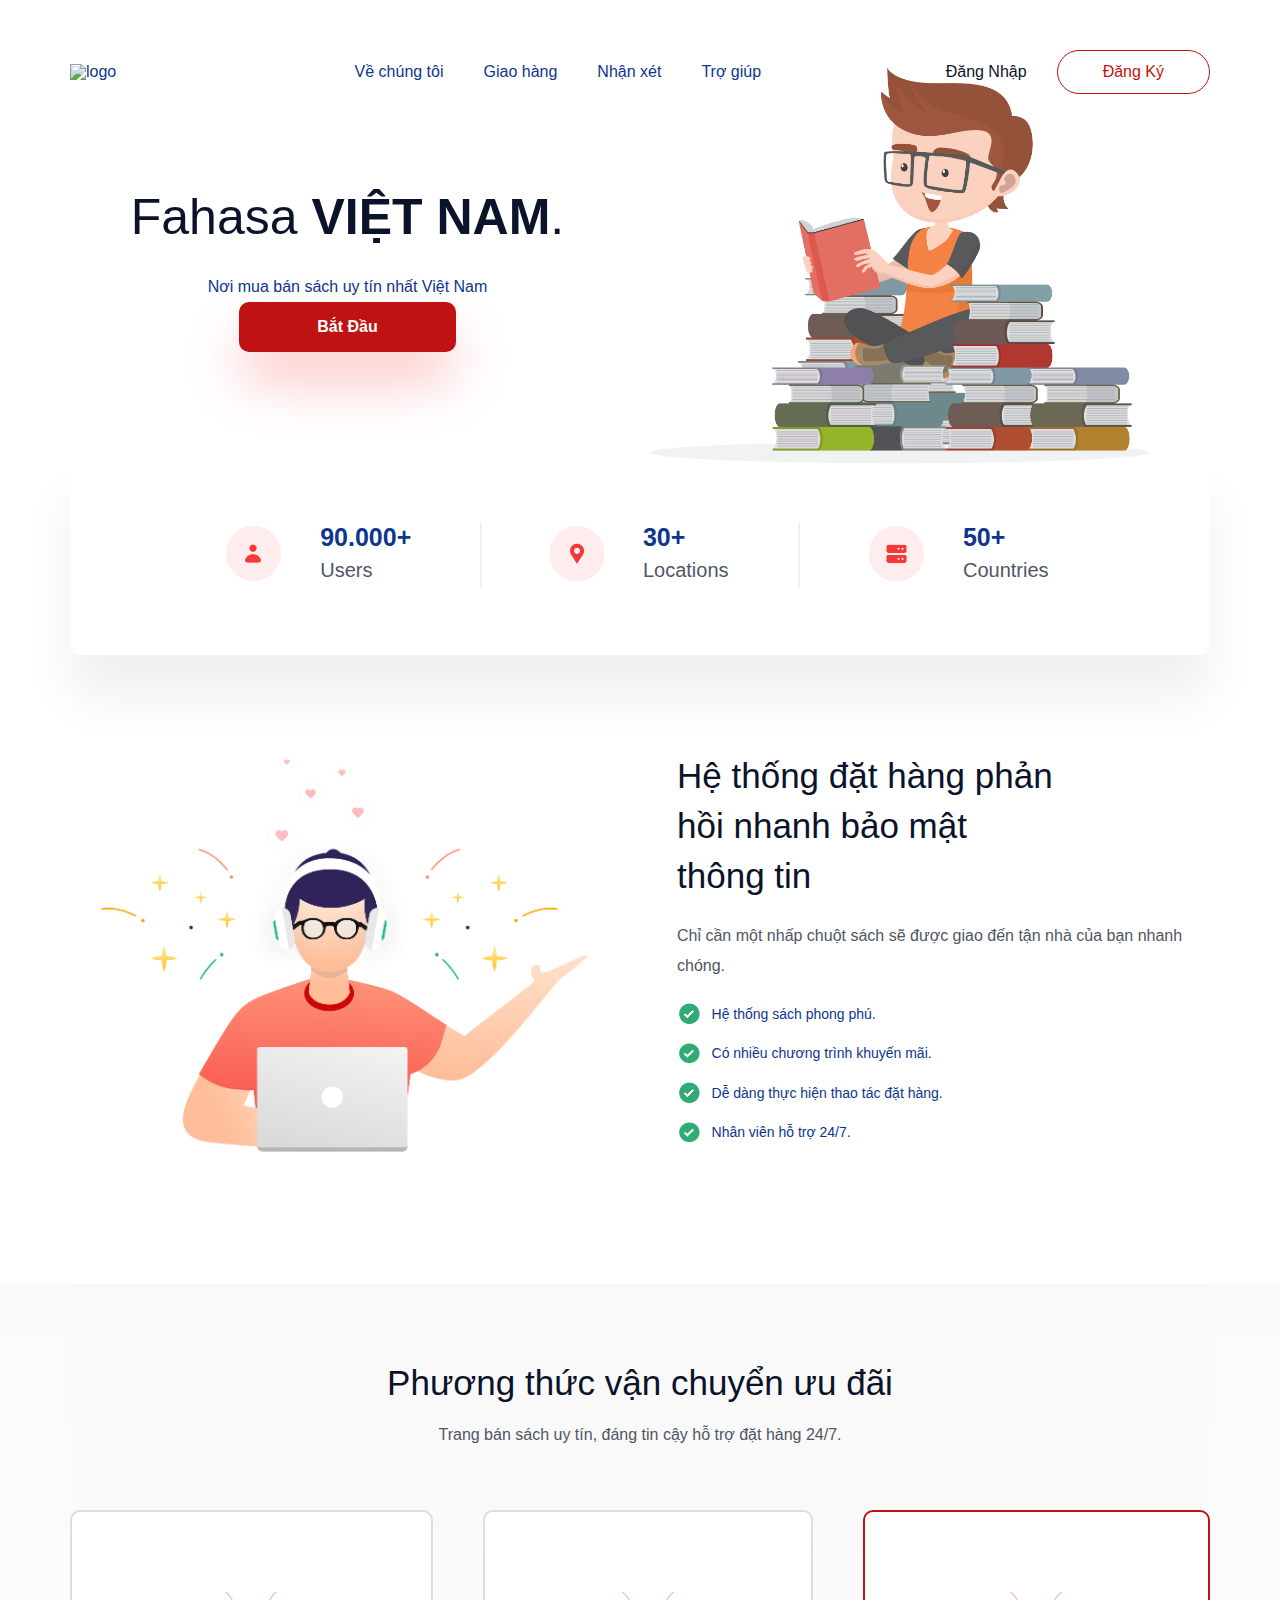
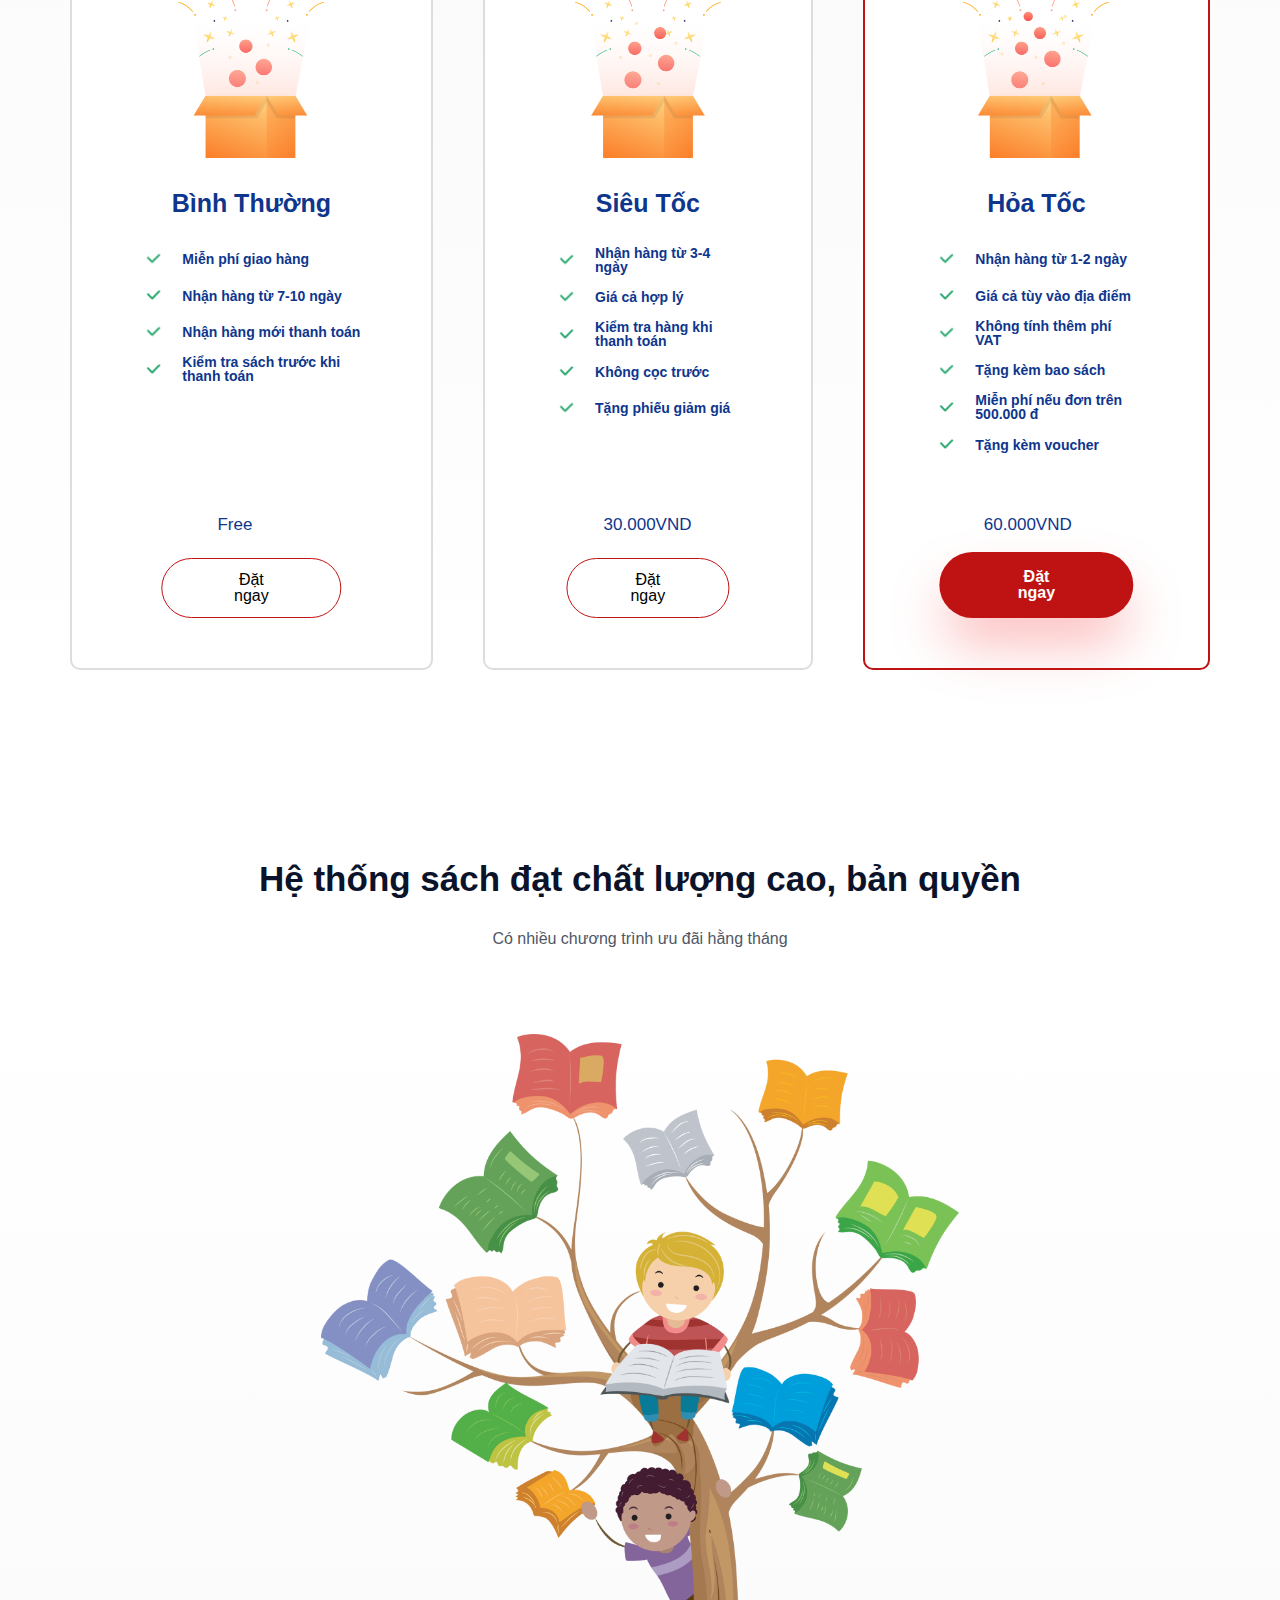
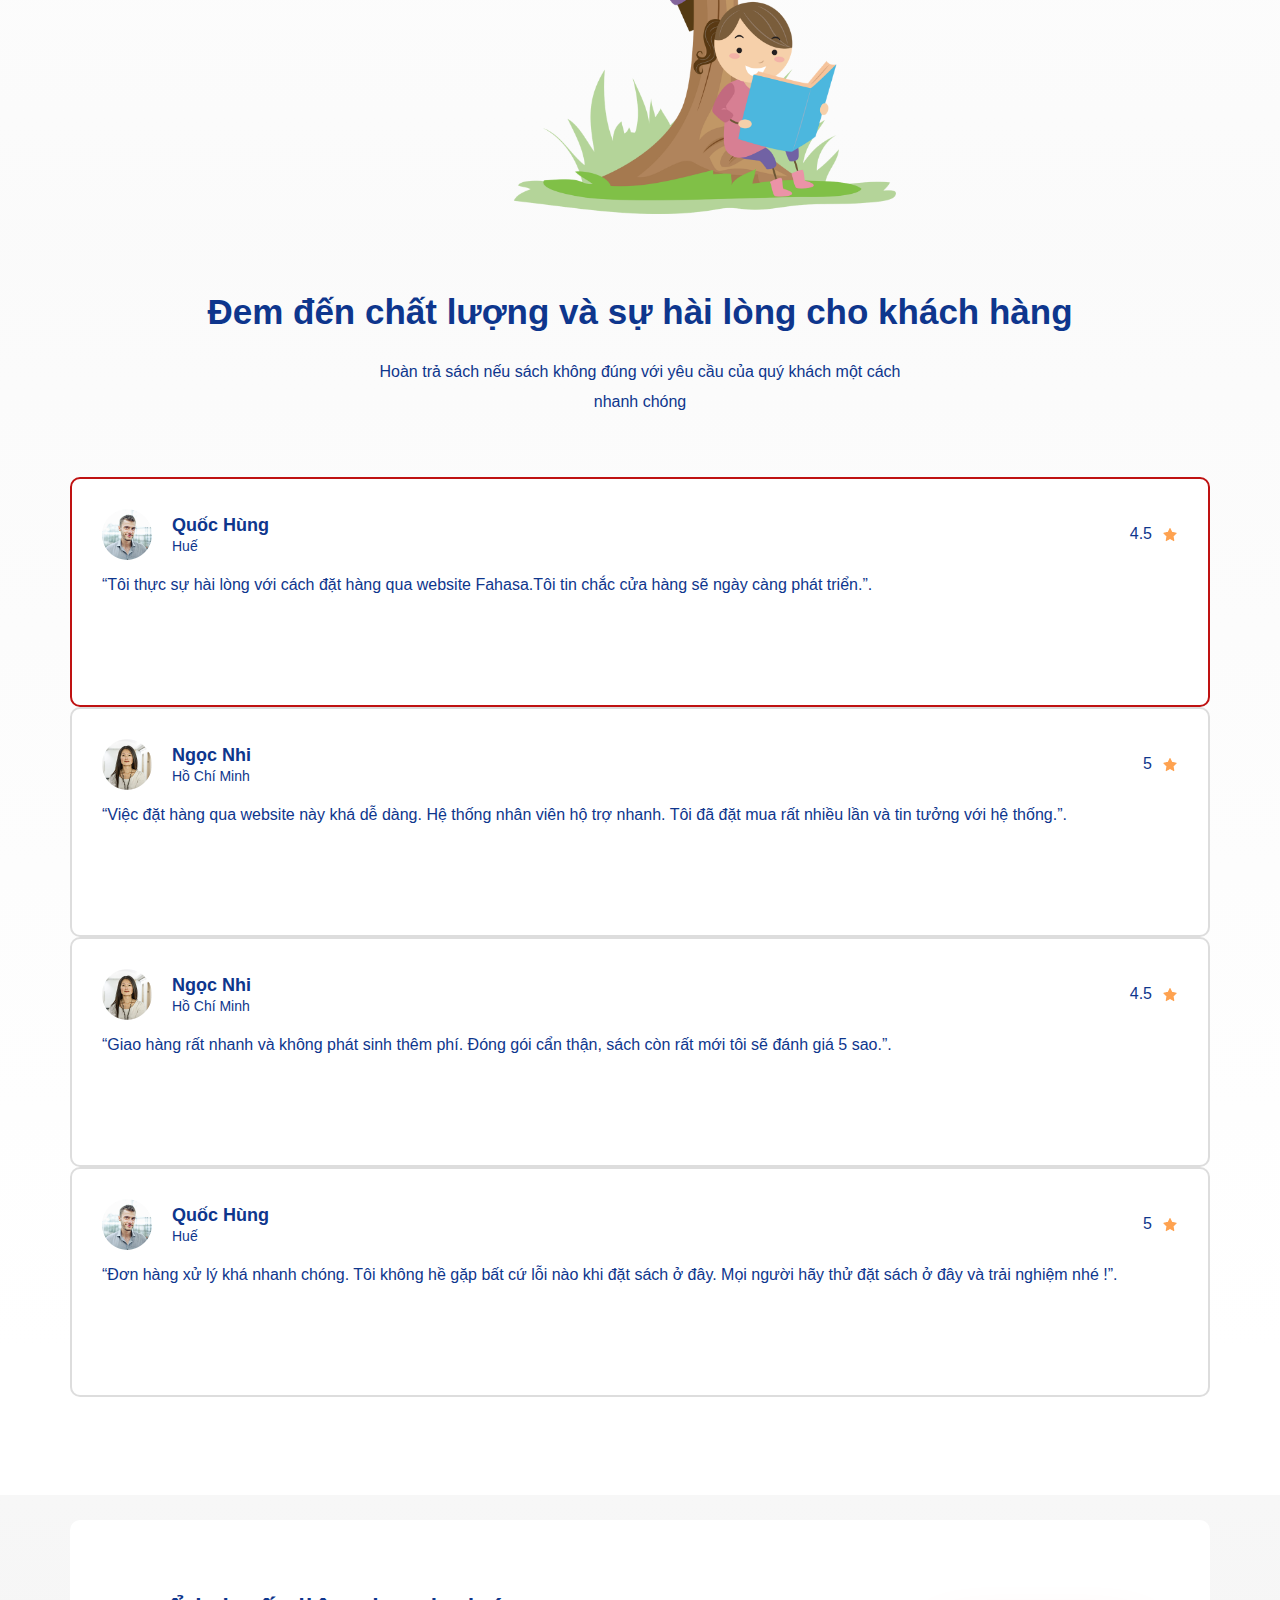
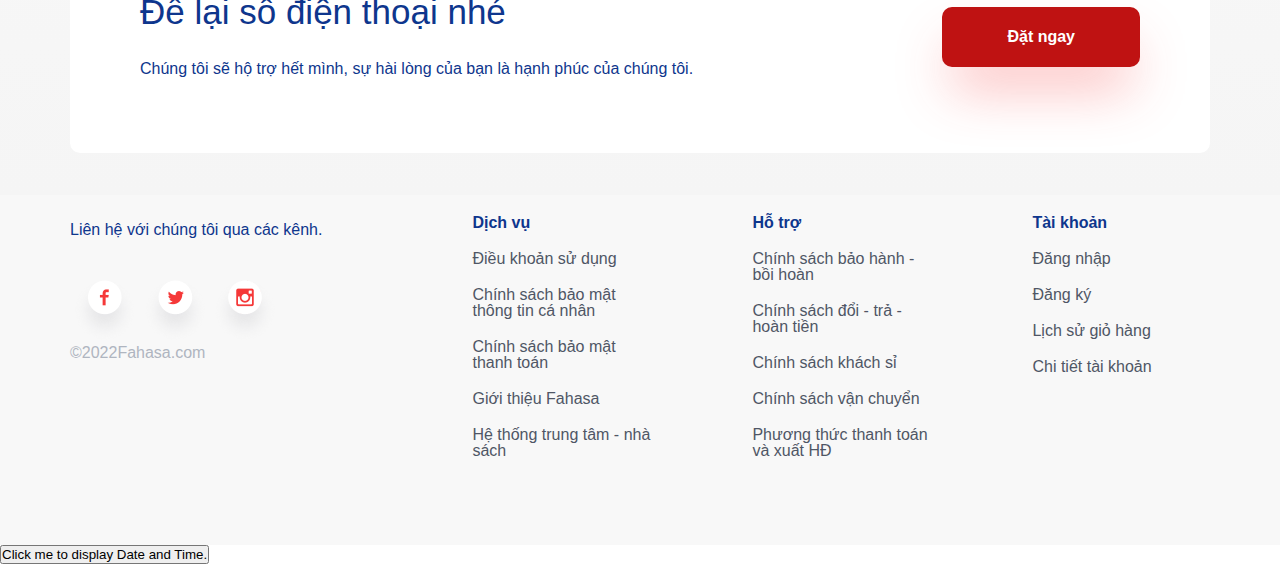
==== index.html @ 4d7cd068 "Upsource" ====
<!DOCTYPE html>
<html lang="en">
    <head>
        <meta charset="UTF-8">
        <meta http-equiv="X-UA-Compatible" content="IE=edge">
        <meta name="viewport" content="width=device-width, initial-scale=1.0">
        <title>Fahasa</title>
        <link
            rel="stylesheet"
            type="text/css"
            href="https://cdn.jsdelivr.net/npm/slick-carousel@1.8.1/slick/slick.css"
            />
        <link rel="preconnect" href="https://fonts.googleapis.com">
        <link rel="preconnect" href="https://fonts.gstatic.com" crossorigin>
        <link
            href="https://fonts.googleapis.com/css2?family=Enriqueta&family=Rubik:wght@400;500;700&display=swap"
            rel="stylesheet">
        <link rel="stylesheet" href="./css/app.css"><link rel="preconnect"
            href="https://fonts.googleapis.com">

    </head>
    <body>
        <div class="wrapper">
            <div class="header">
                <div class="container">
                    <div class="header-container">
                        <img srcset="./images/Logo1.jpg " alt="logo"
                            class="header-logo">
                        <ul class="menu">
                            <li class="menu-item">
                                <a href="./about" class="menu-link">Về chúng tôi</a>
                            </li>
                            
                            <li class="menu-item">
                                <a href="#pricing" class="menu-link">Giao hàng</a>
                            </li>
                            <li class="menu-item">
                                <a href="#testimonials" class="menu-link">Nhận xét</a>
                            </li>
                            <li class="menu-item">
                                <a href="./help" class="menu-link">Trợ giúp</a>
                            </li>

                        </ul>
                        <div class="header-auth">
                            <a href="dangnhap" class="header-signin">Đăng Nhập</a>
                            <a href="./dangky" class="button button--outline">Đăng Ký</a>
                        </div>
                    </div>
                </div>
            </div>
            <main>
                <section class="hero">
                    <div class="container">
                        <div class="hero-container">
                            <div class="hero-content">
                                <h1 class="hero-heading">

                                    Fahasa <strong>VIỆT NAM</strong>.
                                </h1>
                                <p class="hero-desc">Nơi mua bán sách uy tín nhất Việt Nam
                                  
                                <a href="dangnhap/" class="button button--primary
                                    button--rounded">Bắt 
                                    Đầu</a>
                            </div>
                            <div class="hero-image">
                                <img srcset="./images/manbook1.png"
                                    alt="anh">
                            </div>
                        </div>
                    </div>
                </section>
                <section class="intro">
                    <div class="container">
                        <div class="intro-container">
                            <div class="intro-item">
                                <div class="intro-icon">
                                    <img srcset="./images/User.png 2x"
                                        alt="user">
                                </div>
                                <div class="intro-infor">
                                    <h3 class="intro-title">
                                        90.000+
                                    </h3>
                                    <h4 class="intro-text">
                                        Users
                                    </h4>
                                </div>
                            </div>
                            <div class="intro-item">
                                <div class="intro-icon">
                                    <img srcset="./images/location.png 2x"
                                        alt="location">
                                </div>
                                <div class="intro-infor">
                                    <h3 class="intro-title">
                                        30+
                                    </h3>
                                    <h4 class="intro-text">
                                        Locations
                                    </h4>
                                </div>
                            </div>
                            <div class="intro-item">
                                <div class="intro-icon">
                                    <img srcset="./images/Server.png 2x"
                                        alt="Countries">
                                </div>
                                <div class="intro-infor">
                                    <h3 class="intro-title">
                                        50+
                                    </h3>
                                    <h4 class="intro-text">
                                        Countries
                                    </h4>
                                </div>
                            </div>
                        </div>
                    </div>
                </section>
                <section class="feature" id="feature">
                    <div class="container">
                        <div class="feature-container">
                            <h3 class="feature-image">
                                <img srcset="./images/feature.png 2x"
                                    alt="feature">
                            </h3>
                            <div class="feature-content">
                                <h3 class="feature-title">
                                         Hệ thống đặt hàng phản hồi nhanh bảo mật thông tin
                                </h3>
                                <div class="feature-text">
                                    <h4 class="feature-text-header">
                                       Chỉ cần một nhấp chuột sách sẽ được giao đến tận nhà của bạn nhanh chóng.
                                    </h4>
                                    <ul class="feature-list">
                                        <li class="feature-list-item">
                                            <img srcset="./images/check.png 2x"
                                                alt="check">
                                            <p class="feature-list-text">
                                               Hệ thống sách phong phú.
                                            </p>
                                        </li>
                                        <li class="feature-list-item">
                                            <img srcset="./images/check.png 2x"
                                                alt="check">
                                            <p class="feature-list-text">
                                                Có nhiều chương trình khuyến mãi.
                                            </p>
                                        </li>
                                        <li class="feature-list-item">
                                            <img srcset="./images/check.png 2x"
                                                alt="check">
                                            <p class="feature-list-text">
                                                Dễ dàng thực hiện thao tác đặt hàng.
                                            </p>
                                        </li>
                                        <li class="feature-list-item">
                                            <img srcset="./images/check.png 2x"
                                                alt="check">
                                            <p class="feature-list-text">
                                                Nhân viên hỗ trợ 24/7.
                                            </p>
                                        </li>
                                    </ul>

                                </div>
                            </div>
                        </div>
                    </div>
                </section>
                <section class="plan" id="pricing">
                    <div class="container">
                        <div class="plan-container">
                            <div class="plan-title">
                                Phương thức vận chuyển ưu đãi
                            </div>
                            <div class="plan-content">
                                Trang bán sách uy tín, đáng tin cậy hỗ trợ đặt hàng 24/7.
                            </div>
                            <div class="plan-main">
                                <div class="plan-main-items">
                                    <div class="plan-main-image">
                                        <img srcset="./images/Free1.png 2x"
                                            alt="free">
                                    </div>
                                    <h3 class="plan-main-title">
                                        Bình Thường
                                    </h3>
                                    <ul class="plan-main-list">
                                        <li class="plan-main-item">
                                            <div class="plan-main-tick">
                                                <img srcset="./images/tick.png
                                                    2x"
                                                    alt="tick">
                                            </div>
                                            <div class="plan-main-text">
                                             Miễn phí giao hàng
                                            </div>
                                        </li>
                                        <li class="plan-main-item">
                                            <div class="plan-main-tick">
                                                <img srcset="./images/tick.png
                                                    2x"
                                                    alt="tick">
                                            </div>
                                            <div class="plan-main-text">
                                                Nhận hàng từ 7-10 ngày
                                            </div>
                                        </li>
                                        <li class="plan-main-item">
                                            <div class="plan-main-tick">
                                                <img srcset="./images/tick.png
                                                    2x"
                                                    alt="tick">
                                            </div>
                                            <div class="plan-main-text">
                                                Nhận hàng mới thanh toán
                                            </div>
                                        </li>
                                        <li class="plan-main-item">
                                            <div class="plan-main-tick">
                                                <img srcset="./images/tick.png
                                                    2x"
                                                    alt="tick">
                                            </div>
                                            <div class="plan-main-text">
                                                Kiểm tra sách trước khi thanh toán
                                            </div>
                                        </li>
                                    </ul>
                                    <div class="plan-main-price">
                                               <strong> Free</strong>
                                    </div>
                                    <div class="button button--outline">
                                        <a href="https://www.fahasa.com ">
                                            Đặt ngay

                                        </a>
                                    
                                    </div>

                                </div>
                                <div class="plan-main-items">
                                    <div class="plan-main-image">
                                        <img srcset="./images/Free2.png 2x"
                                            alt="free">
                                    </div>
                                    <h3 class="plan-main-title">
                                        Siêu Tốc
                                    </h3>
                                    <ul class="plan-main-list">
                                        <li class="plan-main-item">
                                            <div class="plan-main-tick">
                                                <img srcset="./images/tick.png
                                                    2x"
                                                    alt="tick">
                                            </div>
                                            <div class="plan-main-text">
                                                Nhận hàng từ 3-4 ngày
                                            </div>
                                        </li>
                                        <li class="plan-main-item">
                                            <div class="plan-main-tick">
                                                <img srcset="./images/tick.png
                                                    2x"
                                                    alt="tick">
                                            </div>
                                            <div class="plan-main-text">
                                               Giá cả hợp lý
                                            </div>
                                        </li>
                                        <li class="plan-main-item">
                                            <div class="plan-main-tick">
                                                <img srcset="./images/tick.png
                                                    2x"
                                                    alt="tick">
                                            </div>
                                            <div class="plan-main-text">
                                                Kiểm tra hàng khi thanh toán
                                            </div>
                                        </li>
                                        <li class="plan-main-item">
                                            <div class="plan-main-tick">
                                                <img srcset="./images/tick.png
                                                    2x"
                                                    alt="tick">
                                            </div>
                                            <div class="plan-main-text">
                                                Không cọc trước
                                            </div>
                                        </li>
                                        <li class="plan-main-item">
                                            <div class="plan-main-tick">
                                                <img srcset="./images/tick.png
                                                    2x"
                                                    alt="tick">
                                            </div>
                                            <div class="plan-main-text">
                                                Tặng phiếu giảm giá
                                            </div>
                                        </li>
                                    </ul>
                                    <div class="plan-main-price">
                                        <strong> 30.000VND</strong>
                                    </div>
                                    <div class="button button--outline">
                                        <a href="https://www.fahasa.com/">
                                            Đặt ngay
                                        </a>
                                    </div>

                                </div>
                                <div class="plan-main-items">
                                    <div class="plan-main-image">
                                        <img srcset="./images/Premium.png 2x"
                                            alt="free">
                                    </div>
                                    <h3 class="plan-main-title">
                                         Hỏa Tốc
                                    </h3>
                                    <ul class="plan-main-list">
                                        <li class="plan-main-item">
                                            <div class="plan-main-tick">
                                                <img srcset="./images/tick.png
                                                    2x"
                                                    alt="tick">
                                            </div>
                                            <div class="plan-main-text">
                                                Nhận hàng từ 1-2 ngày
                                            </div>
                                        </li>

                                        <li class="plan-main-item">
                                            <div class="plan-main-tick">
                                                <img srcset="./images/tick.png
                                                    2x"
                                                    alt="tick">
                                            </div>
                                            <div class="plan-main-text">
                                               Giá cả tùy vào địa điểm
                                            </div>
                                        </li>
                                        <li class="plan-main-item">
                                            <div class="plan-main-tick">
                                                <img srcset="./images/tick.png
                                                    2x"
                                                    alt="tick">
                                            </div>
                                            <div class="plan-main-text">
                                                Không tính thêm phí VAT
                                            </div>
                                        </li>

                                        <li class="plan-main-item">
                                            <div class="plan-main-tick">
                                                <img srcset="./images/tick.png
                                                    2x"
                                                    alt="tick">
                                            </div>
                                            <div class="plan-main-text">
                                                Tặng kèm bao sách
                                            </div>
                                        </li>
                                        <li class="plan-main-item">
                                            <div class="plan-main-tick">
                                                <img srcset="./images/tick.png
                                                    2x"
                                                    alt="tick">
                                            </div>
                                            <div class="plan-main-text">
                                               Miễn phí nếu đơn trên 500.000 đ
                                            </div>
                                        </li>
                                        <li class="plan-main-item">
                                            <div class="plan-main-tick">
                                                <img srcset="./images/tick.png
                                                    2x"
                                                    alt="tick">
                                            </div>
                                            <div class="plan-main-text">
                                                Tặng kèm voucher
                                            </div>
                                        </li>
                                    </ul>
                                    <div class="plan-main-price">
                                        <strong>60.000VND</strong>
                                    </div>
                                    <div class="button button--primary
                                        button--rounded">
                                        <a href="https://www.fahasa.com ">
                                            Đặt ngay

                                        </a>
                                        
                                    </div>

                                </div>
                            </div>
                        </div>

                    </div>
                </section>
                <section class="network">
                    <div class="container">
                        <div class="network-container">
                            <h3 class="network-title">
                                Hệ thống sách đạt chất lượng cao, bản quyền
                            </h3>
                            <h4 class="network-text">
                                Có nhiều chương trình ưu đãi hằng tháng
                            </h4>
                            <div class="network-global">
                                <img srcset="./images/tree1.png"
                                    alt="Global">
                            </div>

                        </div>
                    </div>
                </section>
                <section class="sponsored">
                    <div class="container">
                        <div class="sponsored-container">
                            <ul class="sponsored-list">
                                <li class="sponsored-item">
                                    <a href="#" class="sponsored-link">
                                        <img srcset="./images/Netflix.png 2x"
                                            alt="netflix">
                                    </a>
                                </li>
                                <li class="sponsored-item">
                                    <a href="#" class="sponsored-link">
                                        <img srcset="./images/redit.png 2x"
                                            alt="netflix">
                                    </a>
                                </li>
                                <li class="sponsored-item">
                                    <a href="#" class="sponsored-link">
                                        <img srcset="./images/amazon.png 2x"
                                            alt="netflix">
                                    </a>
                                </li>
                                <li class="sponsored-item">
                                    <a href="#" class="sponsored-link">
                                        <img srcset="./images/discord.png 2x"
                                            alt="netflix">
                                    </a>
                                </li>
                                <li class="sponsored-item">
                                    <a href="#" class="sponsored-link">
                                        <img srcset="./images/spotify.png 2x"
                                            alt="netflix">
                                    </a>
                                </li>
                            </ul>

                        </div>
                    </div>
                </section>
                <section class="customer" id="testimonials">
                    <div class="container">
                        <div class="customer-container">
                            <div class="customer-header">
                                <h3 class="customer-header-title">
                                    Đem đến chất lượng và sự hài lòng cho khách hàng 
                                </h3>
                                <h4 class="customer-header-content">
                                    Hoàn trả sách nếu sách không đúng với yêu cầu của quý khách một cách nhanh chóng
                                </h4>
                            </div>
                            <div class="customer-main">
                                <div class="customer-main-lists
                                    customer-main-lists--respons">
                                    <div class="customer-item">
                                        <div class="customer-boxed">
                                            <div class="customer-item-image">
                                                <img srcset="./images/avata.png
                                                    2x" alt="avata">
                                                <h4 class="customer-item-name">
                                                    Quốc Hùng
                                                    <span
                                                        class="customer-item-country">
                                                        Huế
                                                    </span>
                                                </h4>
                                            </div>


                                            <div class="customer-item-star">
                                                4.5
                                                <img srcset="./images/star.png
                                                    2x" alt="star">
                                            </div>
                                        </div>
                                        <div class="customer-item-content">
                                            “Tôi thực sự hài lòng với cách đặt hàng qua website Fahasa.Tôi tin chắc cửa hàng sẽ ngày càng phát triển.”.
                                        </div>
                                    </div>
                                    <div class="customer-item">
                                        <div class="customer-boxed">
                                            <div class="customer-item-image">
                                                <img srcset="./images/avta2.png
                                                    2x" alt="avta2">
                                                <h4 class="customer-item-name">
                                                    Ngọc Nhi
                                                    <span
                                                        class="customer-item-country">
                                                        Hồ Chí Minh
                                                    </span>
                                                </h4>
                                            </div>


                                            <div class="customer-item-star">
                                                5
                                                <img srcset="./images/star.png
                                                    2x" alt="star">
                                            </div>
                                        </div>
                                        <div class="customer-item-content">
                                            “Việc đặt hàng qua website này khá dễ dàng. Hệ thống nhân viên hộ trợ nhanh. Tôi đã đặt mua rất nhiều lần và tin tưởng với hệ thống.”.
                                        </div>
                                    </div>
                                    <div class="customer-item">
                                        <div class="customer-boxed">
                                            <div class="customer-item-image">
                                                <img srcset="./images/avta2.png
                                                    2x" alt="avata">
                                                <h4 class="customer-item-name">
                                                    Ngọc Nhi
                                                    <span
                                                        class="customer-item-country">
                                                        Hồ Chí Minh
                                                    </span>
                                                </h4>
                                            </div>


                                            <div class="customer-item-star">
                                                4.5
                                                <img srcset="./images/star.png
                                                    2x" alt="star">
                                            </div>
                                        </div>
                                        <div class="customer-item-content">
                                            “Giao hàng rất nhanh và không phát sinh thêm phí. Đóng gói cẩn thận, sách còn rất mới tôi sẽ đánh giá 5 sao.”.
                                        </div>
                                    </div>
                                    <div class="customer-item">
                                        <div class="customer-boxed">
                                            <div class="customer-item-image">
                                                <img srcset="./images/avata.png
                                                    2x" alt="avata">
                                                <h4 class="customer-item-name">
                                                    Quốc Hùng       
                                                    <span
                                                        class="customer-item-country">
                                                        Huế
                                                    </span>
                                                </h4>
                                            </div>


                                            <div class="customer-item-star">
                                                5
                                                <img srcset="./images/star.png
                                                    2x" alt="star">
                                            </div>
                                        </div>
                                        <div class="customer-item-content">
                                            “Đơn hàng xử lý khá nhanh chóng. Tôi không hề gặp bất cứ lỗi nào khi đặt sách ở đây. Mọi người hãy thử đặt sách ở đây và trải nghiệm nhé !”.
                                        </div>
                                    </div>

                                </div>

                            </div>
                        </div>
                    </div>
                </section>
                <section class="subscribe">
                    <div class="container">
                        <div class="subscribe-container">
                            <div class="subscribe-content">
                                <h3 class="subscribe-title">
                                    Để lại số điện thoại nhé <!DOCTYPE html>
                                    <html lang="en">
                                    <head>
                                        <meta charset="UTF-8">
                                        <meta http-equiv="X-UA-Compatible" content="IE=edge">
                                        <meta name="viewport" content="width=device-width, initial-scale=1.0">
                                        <title>Fahasa</title>
                                    </head>
                                    <body>
                                        
                                    </body>
                                    </html>
                                </h3>
                                <h4 class="subscribe-text">
                                    Chúng tôi sẽ hộ trợ hết mình, sự hài lòng của bạn là hạnh phúc của chúng tôi.
                                </h4>
                            </div>
                            <div class="button button--primary
                                button--r-ounded">
                                Đặt ngay
                            </div>
                        </div>
                    </div>
                </section>
                <section class="footer">
                    <div class="container">
                        <div class="footer-container">
                            <div class="footer-contact">
                                <div class="footer-contact-logo">
                                    <img src="./images/Logo3.png " alt="">
                                </div>
                                <h3 class="footer-contact-text">
                                    Liên hệ với chúng tôi qua các kênh.
                                </h3>
                                <div class="footer-contact-social">
                                    <a target="_blank" href="https://www.facebook.com/fahasa/" title="Facebook">
                                        <img srcset="./images/Facebook.png 2x"
                                        alt="Facebook">
                                    </a>    
                                    <a target="_blank" href="https://twitter.com/Fahasa_com" title="Twitter">
                                        <img srcset="./images/Twitter.png 2x"
                                        alt="">
                                    </a>    
                                    <a target="_blank" href="https://www.instagram.com/fahasa_official/" title="Instagram">
                                        <img srcset="./images/Instagram.png 2x"
                                        alt="">
                                    </a>    
                                    
                                    
                                </div>
                                <h5 class="footer-contact-date">
                                    ©2022Fahasa.com
                                </h5>
                            </div>
                            <div class="footer-link">
                                <div class="footer-product">
                                    <h4 class="footer-product-title">Dịch vụ</h4>
                                    <ul class="footer-product-list">
                                        <li class="footer-product-item">
                                            <a href="dksudung/index.html"
                                                class="footer-product-link">
                                                Điều khoản sử dụng
                                            </a>
                                        </li>
                                        <li class="footer-product-item">
                                            <a href="chinhsach/index.html"
                                                class="footer-product-link">
                                                Chính sách bảo mật thông tin cá nhân
            
                                            </a>
                                        </li>
                                        <li class="footer-product-item">
                                            <a href="chinhsachtt/index.html"
                                                class="footer-product-link">
                                                Chính sách bảo mật thanh toán
            
                                            </a>
                                        </li>
                                        <li class="footer-product-item">
                                            <a href="about/index.html"
                                                class="footer-product-link">
                                                Giới thiệu Fahasa
                                            </a>
                                        </li>
                                        <li class="footer-product-item">
                                            <a href="hethongtt/index.html"
                                                class="footer-product-link">
                                                Hệ thống trung tâm - nhà sách
                                            </a>
                                        </li>
                                        <!-- <li class="footer-product-item">
                                            <a href="#"
                                                class="footer-product-link">
                                                 Thành phố
                                            </a>
                                        </li>
                                        <li class="footer-product-item">
                                            <a href="#"
                                                class="footer-product-link">
                                                Bài viết
                                            </a>
                                        </li> -->
                                    </ul>

                                </div >
                                <div class="footer-engage">
                                    <h4 class="footer-engage-title">Hỗ trợ</h4>
                                    <ul class="footer-engage-list">
                                        <li class="footer-engage-item">
                                            <a href="chinhsachbh/index.html"
                                                class="footer-engage-link">
                                                Chính sách bảo hành - bồi hoàn
                                            </a>
                                        </li>
                                        <li class="footer-engage-item">
                                            <a href="https://www.fahasa.com/doi-tra-hang"
                                                class="footer-engage-link">
                                                Chính sách đổi - trả - hoàn tiền
                                            </a>
                                        </li>
                                        <li class="footer-engage-item">
                                            <a href="chinhsachkhachsi/index.html"
                                                class="footer-engage-link">
                                                Chính sách khách sỉ 
                                            </a>
                                        </li>
                                        <li class="footer-engage-item">
                                            <a href="chinhsachvanchuyen/index.html"
                                                class="footer-engage-link">
                                                Chính sách vận chuyển
                                            </a>
                                        </li>
                                        <li class="footer-engage-item">
                                            <a href="ptttvaxuathd/index.html"
                                                class="footer-engage-link">
                                                Phương thức thanh toán và xuất HĐ
                                            </a>
                                        </li>
                                        <!-- <li class="footer-engage-item">
                                            <a href="#"
                                                class="footer-engage-link">
                                                Chính sách bảo mật
                                            </a>
                                        </li>
                                        <li class="footer-engage-item">
                                            <a href="#"
                                                class="footer-engage-link">
                                                Điều khoản sử dụng
                                            </a>
                                        </li> -->
                                    </ul>

                                </div>
                                <div class="footer-earnmoney">
                                    <h4 class="footer-earnmoney-title">
                                        Tài khoản
                                    </h4>
                                    <ul class="footer-earnmoney-list">
                                        <li class="footer-earnmoney-item">
                                            <a href="dangnhap"
                                                class="footer-earnmoney-link">
                                                Đăng nhập
                                            </a>
                                        </li>
                                        <li class="footer-earnmoney-item">
                                            <a href="dangky/"
                                                class="footer-earnmoney-link">
                                                Đăng ký
                                            </a>
                                        </li>
                                        <li class="footer-earnmoney-item">
                                            <a href="giohang/index.html"
                                                class="footer-earnmoney-link">
                                                Lịch sử giỏ hàng
                                            </a>
                                        </li>
                                        <li class="footer-earnmoney-item">
                                            <a href="dangnhap/index.html"
                                                class="footer-earnmoney-link">
                                                Chi tiết tài khoản
                                            </a>
                                        </li>
                                    </ul>


                                </div> </div>
                        </div>
                    </div>
                </section>
            </main>
        </div>
        <button
      type="button"
      onclick="document.getElementById('demo').innerHTML = Date()"
    >
      Click me to display Date and Time.
    </button>
    </body>
    <script
        type="text/javascript"
        src="https://code.jquery.com/jquery-1.11.0.min.js"></script>
    <script
        type="text/javascript"
        src="https://code.jquery.com/jquery-migrate-1.2.1.min.js"></script>
    <script
        type="text/javascript"
        src="https://cdn.jsdelivr.net/npm/slick-carousel@1.8.1/slick/slick.min.js"></script>
    <script src="./app.js">
            
        </script>
</html>
---- css/app.css ----
:root{
  --text-color :#0e368d }

* {
  padding: 0;
  margin: 0;
  box-sizing: border-box;
}

li {
  list-style: none;
}

a {
  text-decoration: none;
  color :white ;
}

* {
  padding: 0;
  margin: 0;
  box-sizing: border-box;
}

.wrapper {
  max-width: 1440px;
  margin: 0 auto;
}

.container {
  max-width: 1170px;
  margin: 0 auto;
  padding: 0 15px;
}

body {
  line-height: 1;
  font-family: Arial, Helvetica, sans-serif;
  color: var(--text-color );
  font-weight: 400;
  background: white;
}
.network-global img {
  width: 100%;
  max-height: 800px;
  padding-bottom: 20px;
}
.hero-image > img {
  max-width: 500px;
  margin-right: 100px;
}

.button {
  display: inline-block;
  padding: 13px 45px;
  border-radius: 10px;
  font-family: Arial, Helvetica, sans-serif;
  line-height: 1;
  font-weight: 600;
  line-height: 1;
  font-size: 16px;
  border: none;
  outline: none;
  cursor: pointer;
}
.button--primary {
  font-weight: 700;
  font-size: 16px;
  color: rgb(253, 252, 252) !important;
  background-color: #bf1212;
}
.button--outline {
  background-color: transparent;
  color: #bf1212;

  font-weight: 500;
  border: 1px solid #bf1212;

  border-radius: 50px;
}
.button--outline > a {
  color:black ;
}
.button--rounded {
  max-width: 250px;
  /* margin: 17px 78px; */
  padding: 17px 78px;
  font-weight: 700;
  font-size: 16px;
  position: relative;
  box-shadow: 0 30px 54px -5px rgba(245, 56, 56, 0.35);
}
.button h1,
.button h2,
.button h3,
.button h4,
.button h5 {
  font-weight: bold;
  color: #0b132a;
}

.header {
  padding-top: 50px;
  padding-bottom: 88.49px;
}
.header-container {
  display: flex;
  justify-content: space-between;
  align-items: center;
  
  
  
}
.header-container > img {
  width: 100px;
}
.header-auth {
  display: flex;
  gap: 0 30px;
  color: inherit;
  align-items: center;
}
.header-signin {
  font-weight: 500;
  font-size: 16px;
  color: #0b132a;
}
.header-signup {
  font-weight: 500;
  font-size: 16px;
  color: #bf1212;

  border: 1px solid #bf1212;

  border-radius: 50px;
  padding: 15px 45px;
}

.menu {
  display: flex;
  gap: 0 40px;
}
.menu-link {
  color: inherit;
}

@media screen and (max-width: 1023px) {
  .menu {
    display: none;
  }

  .header {
    padding: 25px 0 50px;
  }
}
@media screen and (max-width: 600px) {
  .button {
    padding: 8px 15px;
  }

  .header-auth {
    gap: 0 15px;
  }
}
.hero {
  padding-bottom: 103px;
}
.hero-container {
  display: flex;
  justify-content: space-between;
  align-items: center;
  position: relative;
}
.hero-content {
  display: flex;
  flex-direction: column;
  max-width: 555px;
  width: 100%;
  text-align: center;
}
.hero-heading {
  width: 555px;
  font-weight: 500;
  font-size: 50px;
  margin-bottom: 20px;
  line-height: 1.4;
  color: #0b132a;
}
.hero-image > img {
  width: 600;
}
.hero-desc {
  font-size: 16px;
  line-height: 1.875;
  padding-right: 80px;
  padding-left: 80px;
  text-align: center;
  
}

@media screen and (min-width: 1280px) {
  .hero-image {
    position: absolute;
    top: 50%;
    transform: translate(40px, -50%);
    right: 0;
  }
}
@media screen and (max-width: 768px) {
  .hero {
    padding-bottom: 10px;
  }
  .hero-container {
    display: block;
    text-align: center;
  }
  .hero-content {
    max-width: 768px;
  }
  .hero-heading {
    width: 100%;
    align-items: center;
    position: relative;
  }
  .hero .button--rounded {
    left: 50%;
    transform: translate(-50%, -50%);
    margin-bottom: 20px;
    height: 60px;
    display: flex;
    justify-content: center;
    align-items: center;
  }
}
.intro {
  padding-bottom: 96px;
}
.intro-infor {
  padding: 2.5px;
}
.intro-container {
  display: flex;
  background: #FFFFFF;
  border-radius: 10px;
  padding: 67.5px 90px;
  box-shadow: 0 42px 50px 0 rgba(13, 16, 37, 0.064);
  display: grid;
  grid-template-columns: repeat(3, minmax(0, 1fr));
}
.intro-item {
  display: flex;
  justify-content: center;
  align-items: center;
  gap: 0 36.5px;
}
.intro-item:nth-child(2) {
  border-left: 2px solid #EEEFF2;
  border-right: 2px solid #EEEFF2;
}
.intro-title {
  font-weight: 700;
  font-size: 25px;
  margin-bottom: 5px;
}
.intro-text {
  font-size: 20px;
  color: #4f5665;
  font-weight: 400;
  line-height: 1.5;
}

@media screen and (max-width: 768px) {
  .intro-container {
    padding: 50px 25px;
  }
  .intro-item {
    gap: 0 10px;
  }
  .intro-icon > img {
    width: 95%;
  }
  .intro-title {
    font-size: 20px;
  }
  .intro-text {
    font-size: 15px;
  }
}
@media screen and (max-width: 535px) {
  .intro-container {
    padding: 50px 0px;
    border: none;
  }
  .intro-icon > img {
    width: 80%;
  }
  .intro-infor {
    padding: 0px;
  }
  .intro-title {
    font-size: 18px;
  }
  .intro-text {
    font-size: 14px;
  }
  .intro-item {
    gap: 0px;
  }
  .intro-item:nth-child(2) {
    border: none;
  }
}
@media screen and (max-width: 374.98px) {
  .intro-icon > img {
    width: 80%;
  }
  .intro-title {
    font-size: 16px;
  }
  .intro-text {
    font-size: 12px;
  }
}
.feature {
  margin-bottom: 125px;
}
.feature-container {
  display: flex;
  justify-content: space-between;
  align-items: center;
  gap: 0 169px;
}
.feature-title {
  width: 383.41px;
  font-weight: 500;
  font-size: 35px;
  line-height: 1.4285714286;
  margin-bottom: 20px;
  color: #0b132a;
}
.feature-image {
  padding-left: 30px;
}
.feature-image > img {
  width: 100%;
}
.feature-text-header {
  color: #4f5665;
  font-weight: 400;
  font-size: 16px;
  line-height: 1.875;
  margin-bottom: 20px;
}
.feature-list-item {
  display: flex;
  align-items: center;
  margin-bottom: 15px;
  gap: 0 10px;
}
.feature-list-text {
  align-items: center;
  font-size: 14px;
}

@media screen and (max-width: 1280px) {
  .feature-container {
    gap: 0 90px;
  }
}
@media screen and (max-width: 767px) {
  .feature-container {
    gap: 0 10px;
  }
}
@media screen and (max-width: 600px) {
  .feature-container {
    flex-direction: column;
    text-align: center;
  }
  .feature-title {
    width: 100%;
  }
  .feature-text {
    display: flex;
    flex-direction: column;
    align-items: center;
  }
}
.plan {
  padding-bottom: 150px;
  background: linear-gradient(180deg, #f8f8f8 -45.04%, rgba(248, 248, 248, 0) 88.56%);
  height: 1170px;
}
.plan-container {
  display: flex;
  align-items: center;
  flex-direction: column;
  background: linear-gradient(180deg, #f8f8f8 -45.04%, rgba(248, 248, 248, 0) 88.56%);
  padding-top: 80.27px;
  position: relative;
}
.plan-title {
  font-weight: 500;
  font-size: 35px;
  margin-bottom: 20px;
  color: #0b132a;
}
.plan-content {
  font-size: 16px;
  color: #4f5665;
  max-width: 555px;
  width: 100%;
  text-align: center;
  line-height: 1.875;
  margin-bottom: 60px;
}
.plan-main {
  width: 100%;
  display: flex;
  gap: 0 50px;
  text-align: center;
}
.plan-main-items {
  max-width: 3330px;
  background: #FFFFFF;
  border: 2px solid #DDDDDD;
  border-radius: 10px;
  padding: 79.63px 68.87px 50px;
  position: relative;
  height: 760px;
}
.plan-main-items .button--outline {
  padding: 13px 63px;
  position: absolute;
  bottom: 50px;
  transform: translate(-50%, 0%);
}
.plan-main-items:nth-child(3) .button--rounded {
  border-radius: 50px;
  text-align: center;
  position: absolute;
  bottom: 50px;
  transform: translate(-50%, 0%);
}
.plan-main-items:nth-child(3) {
  border: 2px solid#bf1212;
}

.plan-main-image {
  margin-bottom: 30px;
  text-align: center;
}
.plan-main-title {
  text-align: center;
  font-weight: 600;
  font-size: 25px;
  margin-bottom: 30px;
}
.plan-main-item {
  display: flex;
  align-items: center;
  text-align: start;
  gap: 0 17px;
  margin-bottom: 10px;
  font-weight: 600;
  font-size: 14px;
}
.plan-main-list {
  margin-bottom: 130px;
}
.plan-main-price {
  font-size: 17px;
  margin-bottom: 20px;
  font-weight: 200;
  position: absolute;
  bottom: 115px;
  width: 94px;
  transform: translate(50%, 0%);
}
.plan-main-price > span {
  font-weight: 400;
}

@media screen and (max-width: 1023px) {
  .plan-main {
    padding-left: 80px;
    overflow-x: scroll;
    scroll-padding: 0 50%;
    scroll-snap-type: x mandatory;
    justify-content: flex-start;
  }
  .plan-main-items {
    scroll-snap-align: center;
  }
  .plan-main-text {
    width: 200px;
    text-align: start;
  }
}
.network {
  background: linear-gradient(360deg, #f8f8f8 -45.04%, rgba(248, 248, 248, 0) 88.56%);
}
.network-container {
  display: flex;
  justify-content: center;
  align-items: center;
  flex-direction: column;
  text-align: center;
}
.network-title {
  font-weight: 600;
  font-size: 35px;
  color: #0b132a;
  line-height: 1.4285714286;
  margin-bottom: 20px;
}
.network-text {
  font-size: 16px;
  font-weight: 400;
  color: #4f5665;
  max-width: 555px;
  line-height: 1.875;
  margin-bottom: 80px;
}


.sponsored {
  display: none;
  background: #f6f6f6;
}
.sponsored-container {
  max-width: 1135.64px;
  height: 208.32px;
}
.sponsored-list {
  display: flex;
  flex-direction: row;
  gap: 0 35px;
}
.sponsored-item {
  display: flex;
  justify-content: space-between;
  align-items: center;
}

.customer {
  background: linear-gradient(180deg, #f8f8f8 -45.04%, rgba(248, 248, 248, 0) 88.56%);
  padding-top: 50px;
  padding-bottom: 98px;
}
.customer-header {
  display: flex;
  justify-content: center;
  align-items: center;
  flex-direction: column;
  text-align: center;
  padding-bottom: 60px;
}
.customer-header-title {
  font-weight: 600;
  font-size: 35px;
  line-height: 1.4285714286;
  margin-bottom: 20px;
}
.customer-header-content {
  font-weight: 400;
  font-size: 16px;
  max-width: 555px;
  line-height: 1.875;
}
.customer-main-lists {
  position: relative;
}
.customer-item {
  width: 100% !important;
  border: 2px solid #DDDDDD;
  border-radius: 10px;
  background: white;
  padding: 30px;
  height: 230px;
  justify-content: flex-start;
}
.customer-item:nth-child(1) {
  border: 2px solid #bf1212;

  box-shadow: 0px 158px 114px -114px rgba(0, 0, 0, 0.6);
}
.customer-item-image {
  display: flex;
  flex-direction: row;
  align-items: center;
  font-weight: 500;
  font-size: 18px;
  gap: 0px 20px;
}
.customer-item-country {
  font-weight: 400;
  font-size: 14px;
}
.customer-item-name {
  display: flex;
  flex-direction: column;
  gap: 5px 0px;
}
.customer-item-star {
  display: flex;
  gap: 0 10px;
}
.customer-item-content {
  font-weight: 400;
  font-size: 16px;
  line-height: 1.875;
}
.customer-boxed {
  display: flex;
  justify-content: space-between;
  align-items: center;
  margin-bottom: 10px;
}
.customer .slick-track {
  display: flex;
  gap: 0 50px;
  margin-left: -200px;
  padding-bottom: 60px;
}
.customer .slick-dots {
  display: flex;
  gap: 0 15px;
  position: absolute;
  bottom: -35px;
}
.customer .slick-dots button {
  cursor: pointer;
  font-size: 0;
  width: 15px;
  height: 15px;
  background: #DDE0E4;
  border-radius: 100rem;
  border: none;
  transition: all 0.2s linear;
}
.customer .slick-active button {
  width: 45px;
  height: 15px;
  background:#bf1212;
}

.customer .slick-prev,
.customer .slick-next {
  position: absolute;
  border-radius: 100rem;
  background: transparent;
  border: 1px solid#bf1212;

  display: flex;
  align-items: center;
  width: 60px;
  height: 60px;
  align-items: center;
  justify-content: center;
  cursor: pointer;
}
.customer .slick-prev {
  bottom: 0;
  right: 80px;
  bottom: -60px;
}
.customer .slick-next {
  background:#bf1212;
  right: 0;
}

@media screen and (max-width: 1190px) {
  .customer-item-content {
    max-width: 250px;
    display: -webkit-box;
    height: 2.6em;
    line-height: 19px;
    -webkit-line-clamp: 2;
    -webkit-box-orient: vertical;
    overflow: hidden;
    text-overflow: ellipsis;
  }
}
@media screen and (max-width: 1023.98px) {
  .customer-item {
    width: 500px;
  }
  .customer-item-content {
    max-width: 250px;
    display: -webkit-box;
    height: 2.6em;
    line-height: 19px;
    -webkit-line-clamp: 2;
    -webkit-box-orient: vertical;
    overflow: hidden;
    text-overflow: ellipsis;
  }
}
.subscribe {
  background: linear-gradient(360deg, whitesmoke 0%, #f7f7f7 100%);
  padding: 25px;
  height: 300px;
}
.subscribe-container {
  max-width: 1140px;
  height: 233px;
  background: #FFFFFF;
  border-radius: 10px;
  display: flex;
  justify-content: space-between;
  align-items: center;
  padding: 0 70px;
  box-shadow: 0px 16.5px 114px -100px rgba(13, 16, 37, 0.06);
}
.subscribe-title {
  font-weight: 500;
  font-size: 35px;
  line-height: 1.2857142857;
  margin-bottom: 20px;
  max-width: 372px;
}
.subscribe-text {
  font-weight: 400;
  font-size: 16px;
  line-height: 1.875;
}
.subscribe .button--primary {
  max-width: 250px;
  height: 60px;
  border-radius: 10px;
  font-weight: 700;
  font-size: 16px;
  padding: 17.5px 65px;
  display: flex;
  align-items: center;
  box-shadow: 0px 30px 54px -9.5px rgba(245, 56, 56, 0.35);
  color: white !important;
}

@media screen and (max-width: 820px) {
  .subscribe {
    background: white;
  }
  .subscribe-container {
    flex-direction: column;
    height: 215px;
    padding: 20px 0;
  }
  .subscribe-content {
    width: 100%;
  }
  .subscribe-title {
    max-width: 100%;
    font-size: 30px;
    text-align: center;
  }
  .subscribe-text {
    text-align: center;
  }
}
.footer {
  height: 350px;
  background: #F8F8F8;
}
.footer-container {
  display: flex;
}
.footer-contact-title, .footer-product-title, .footer-engage-title, .footer-earnmoney-title {
  margin: 20px 0px;
}
.footer-contact-item, .footer-product-item, .footer-engage-item, .footer-earnmoney-item {
  margin: 20px 0px;
}
.footer-contact-link, .footer-product-link, .footer-engage-link, .footer-earnmoney-link {
  color: #4f5665;
}
.footer-contact {
  max-width: 340px;
  margin-right: 150px;
}
.footer-contact-logo {
  padding-bottom: 20px;
}

.footer-contact-logo > img {
  width: 250px;
  display: flex;
}
.footer-contact-text {
  font-weight: 400;
  font-size: 16px;
  line-height: 1.875;
  margin-bottom: 30px;
}
.footer-contact-social {
  display: flex;
  cursor: pointer;
}
.footer-contact-social img {
  text-align: start;
  display: flex;
  gap: 0 20px;
}
.footer-contact-date {
  font-weight: 400;
  font-size: 16px;
  color: #AFB5C0;
}
.footer-link {
  display: flex;
  justify-content: space-between;
}
.footer-product {
  max-width: 180px;
  margin-right: 100px;
}
.footer-engage {
  max-width: 180px;
  margin-right: 100px;
}

@media screen and (max-width: 1023.98px) {
  .footer-contact {
    margin-right: 50px;
  }
  .footer-product {
    margin-right: 50px;
  }
  .footer-engage {
    margin-right: 50px;
  }
}
@media screen and (max-width: 820px) {
  .footer {
    height: 600px;
  }
  .footer-container {
    flex-direction: column;
    align-items: center;
  }
  .footer-contact {
    margin-top: 10px;
    order: 2;
    text-align: center;
    margin: 0 auto;
  }
  .footer-contact-social {
    justify-content: center;
  }
  .footer-contact-text {
    width: 100%;
  }
}

/*# sourceMappingURL=app.css.map */
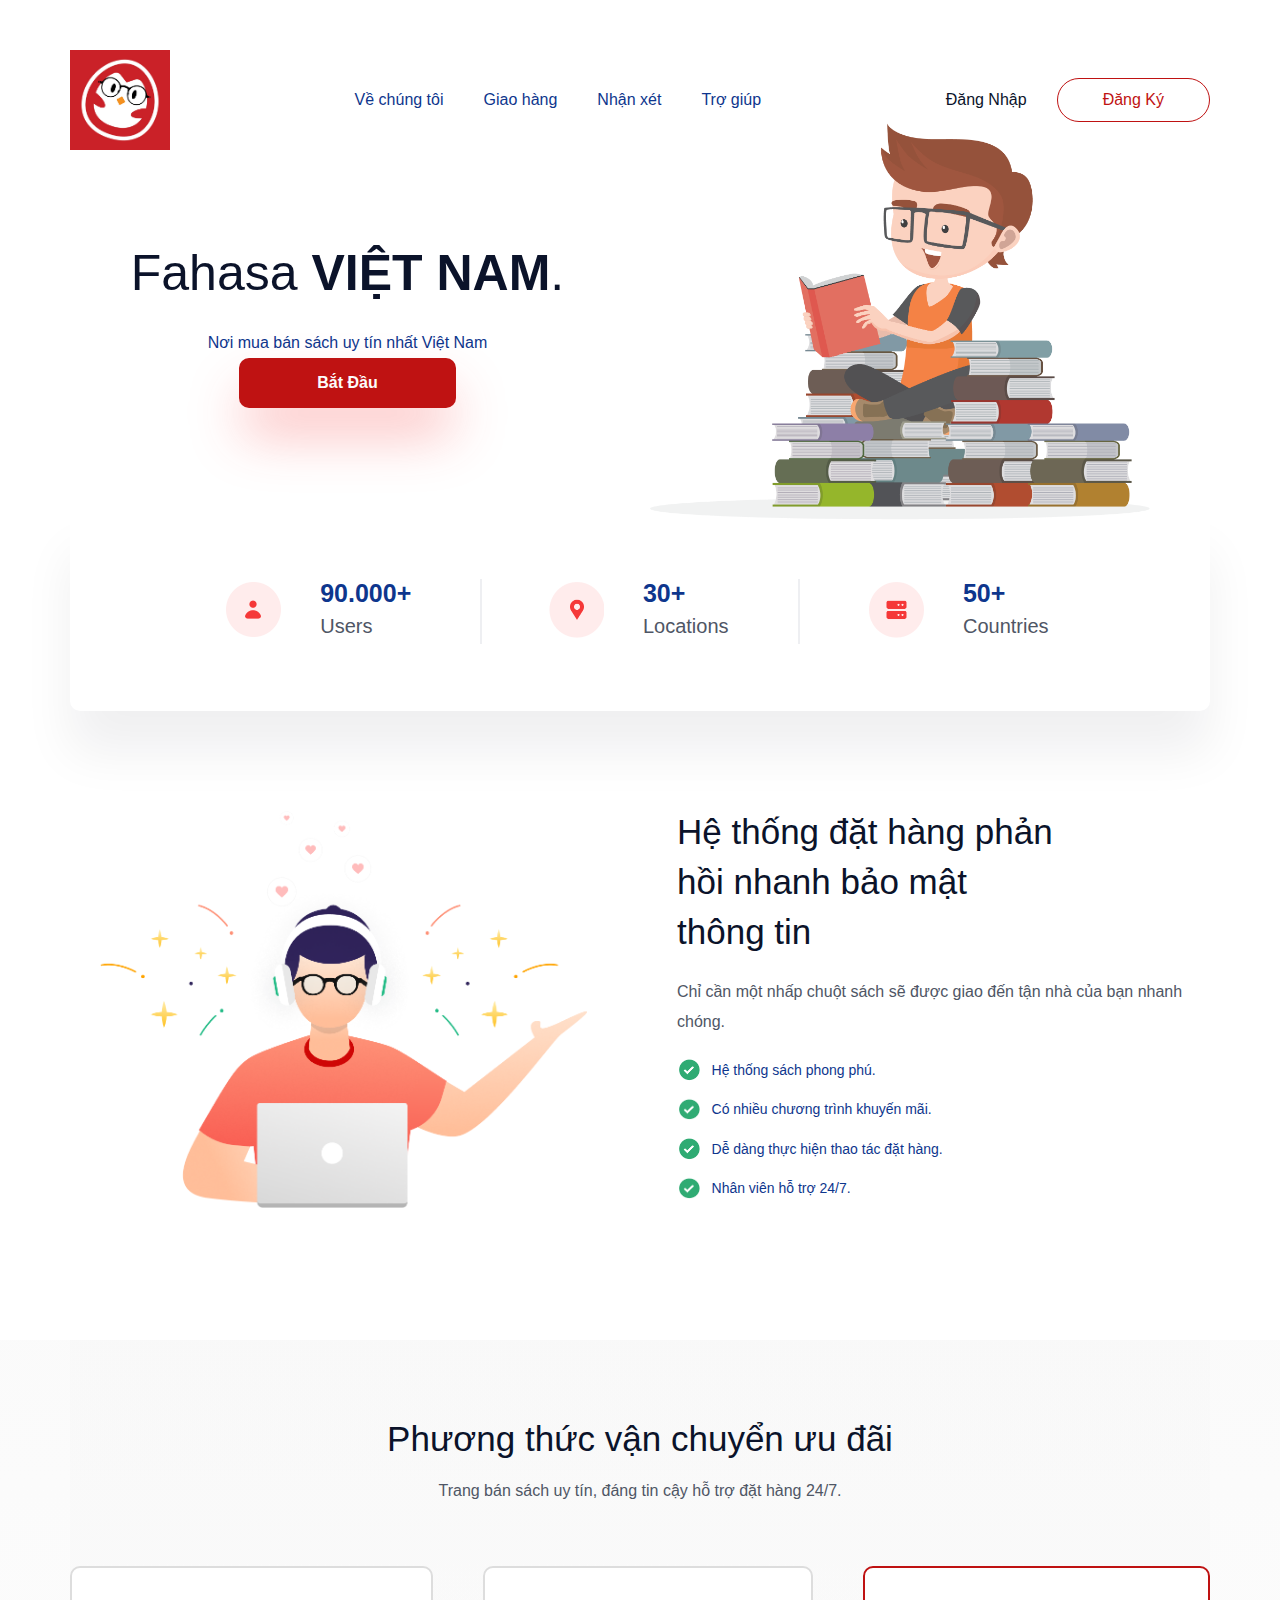
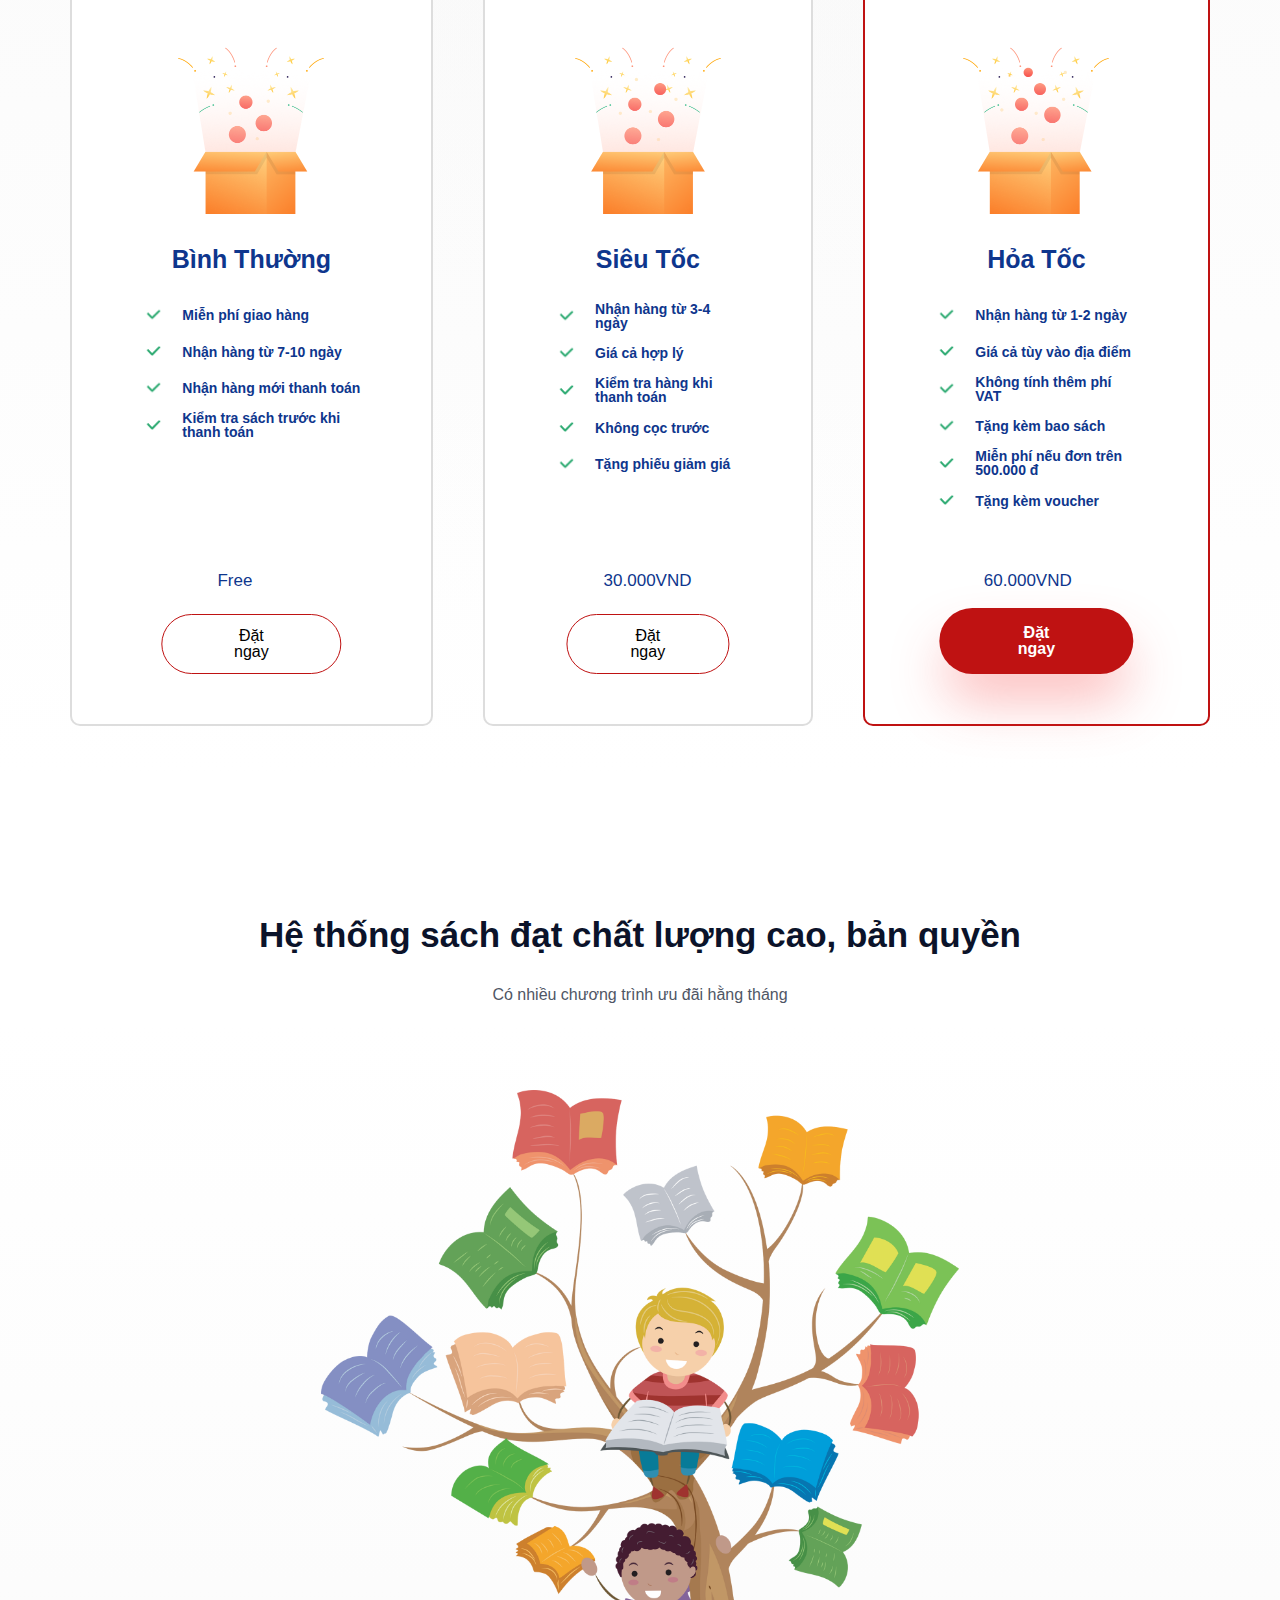
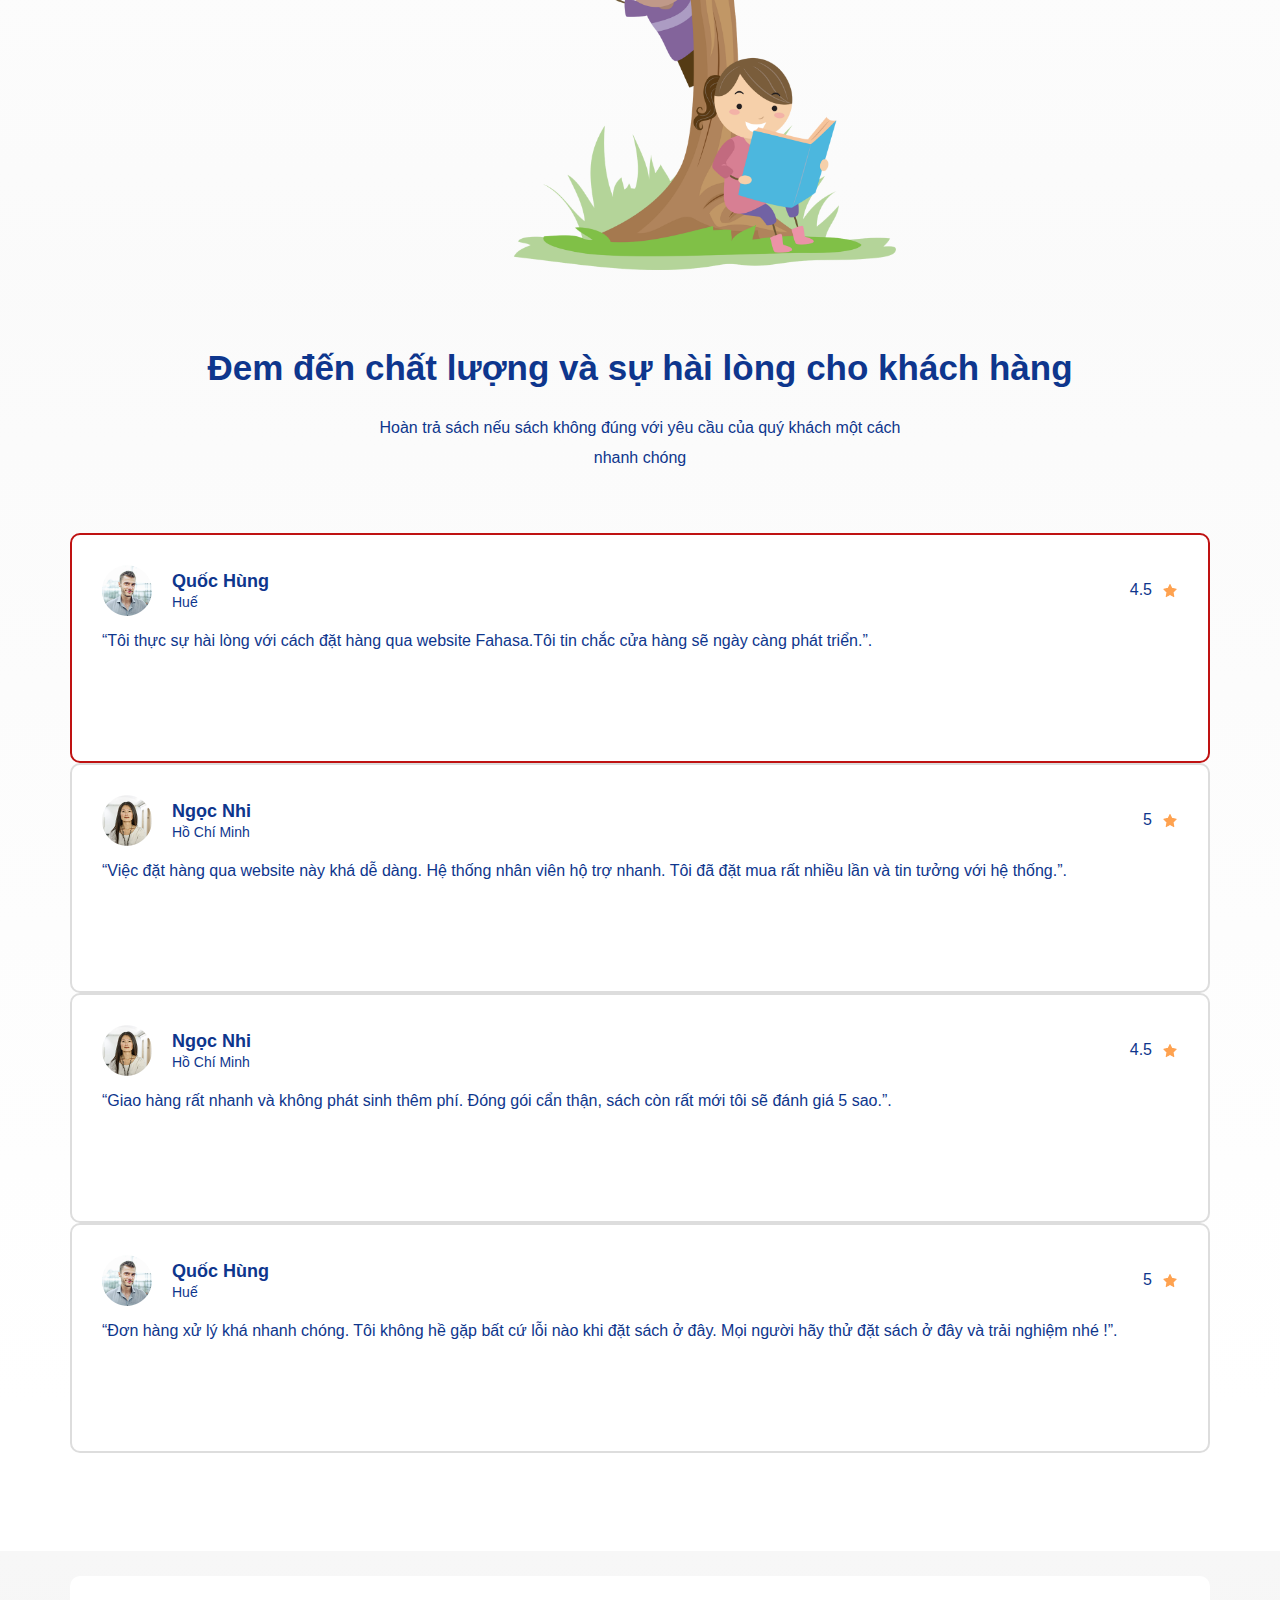
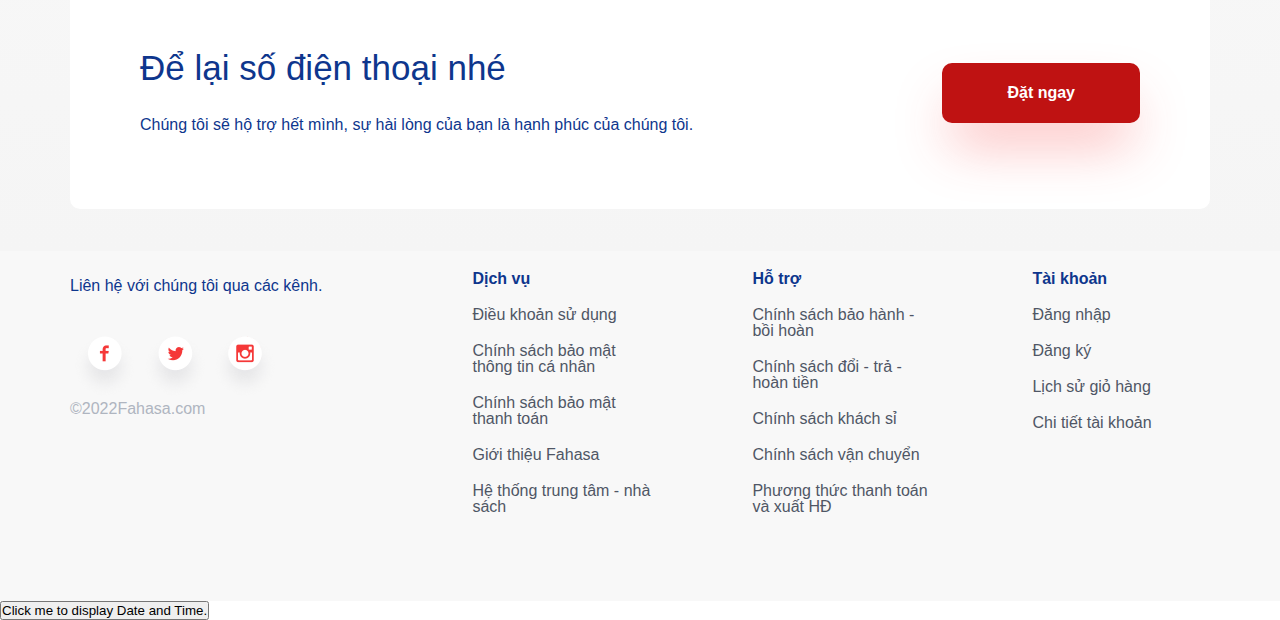
==== commit a9d45c3e: "update" ====
--- a/index.html
+++ b/index.html
@@ -24,7 +24,7 @@
             <div class="header">
                 <div class="container">
                     <div class="header-container">
-                        <img srcset="./images/Logo1.jpg " alt="logo"
+                        <img srcset="./images/logo1.jpg " alt="logo"
                             class="header-logo">
                         <ul class="menu">
                             <li class="menu-item">
